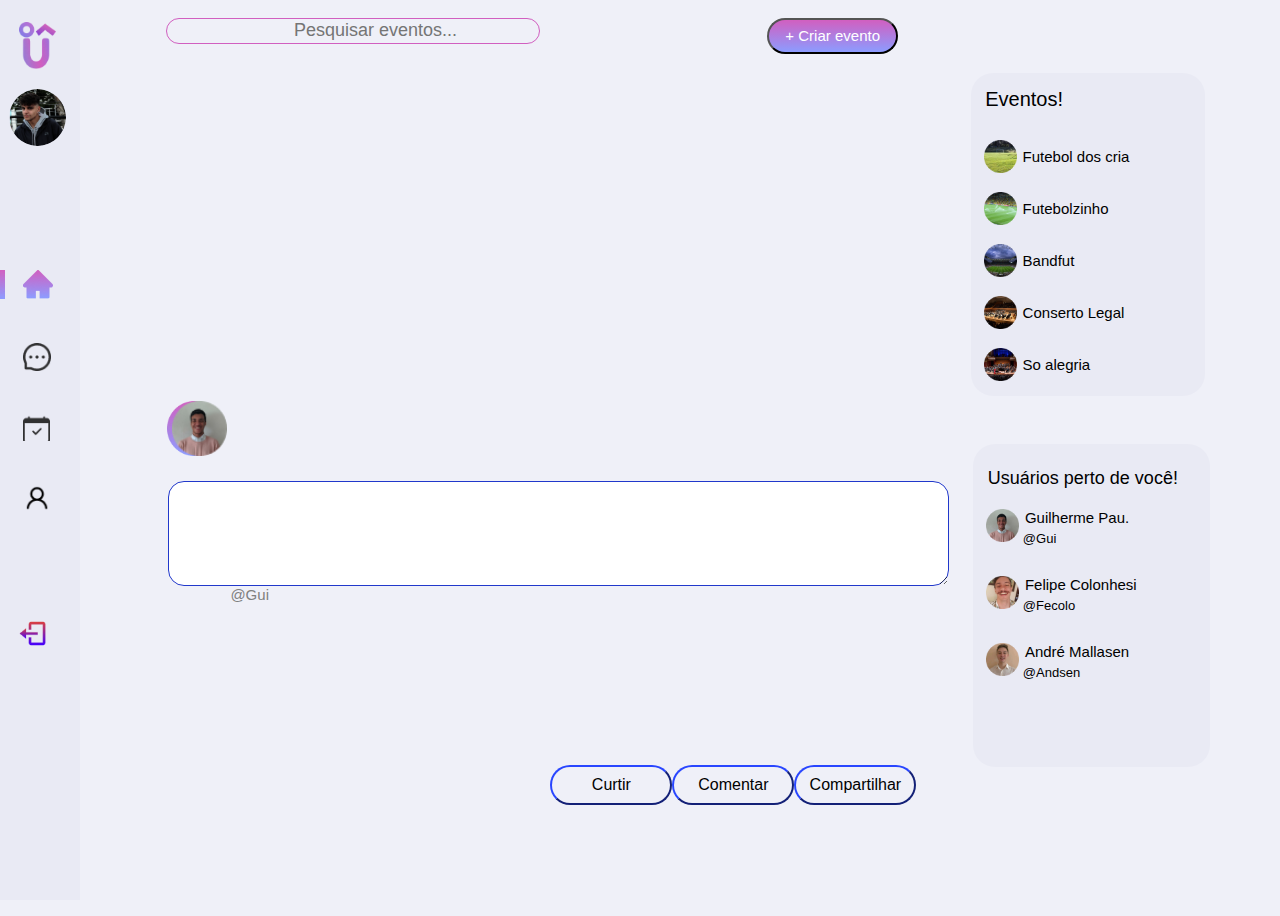
==== index.html @ 7e48934d "Update index" ====
<!DOCTYPE html>
<html lang="en">

<head>
  <meta charset="UTF-8">
  <meta http-equiv="X-UA-Compatible" content="IE=edge">
  <meta name="viewport" content="width=device-width, initial-scale=1.0">
  <link rel="stylesheet" href="https://www.w3schools.com/w3css/4/w3.css">
  <link rel="stylesheet" href="https://cdnjs.cloudflare.com/ajax/libs/font-awesome/4.7.0/css/font-awesome.min.css">
  <link rel="stylesheet" href="./css/style-do-evento.css">
  <link rel="stylesheet" href="./css/modal.css">
  <script src="https://cdn.jsdelivr.net/npm/axios/dist/axios.min.js"></script>

  <title>KnowU</title>
</head>

<body onload="buscarId()">
  <div class="desktop">
    <nav class="sidebar-navigation">

      <!-- Logo sorriso -->
      <img src="./images/criareventos/img/logosorriso.png" alt="" class="logo-sorriso">

      <!-- Foto do usuário -->
      <li class="circulo-imagem">
        <img src="./images/criareventos/img/Ellipse 29.png" class="foto-usuario"></i>
      </li>

      <div class="icones-abaixo">
        <!-- Home (Casinha) -->
        <div class="home-colorido">
          <img src="./images/criareventos/img/Rectangle 265.png" alt="" id="retangulo">
          <li><img src="./images/criareventos/img/home.png" alt="" id="home"></li>
        </div>

        <!-- Chat -->
        <div class="chat-colorido">
          <li><img src="./images/criareventos/img/chat.png" alt="" id="chat"></li>
        </div>

        <!-- Calendario -->
        <div class="calendario-colorido">
          <li><img src="./images/criareventos/img/calendar.png" alt="" id="calendario"><a
              href="./sistema-eventos.html"></a></li>
        </div>

        <!-- Usuario -->
        <div class="usuario-colorido">
          <li><img src="./images/criareventos/img/user.png" alt="" id="usuario"><a href="./index.html"></a></li>
          </li>
        </div>

        <!-- Logout -->
        <div class="logout-colorido">
          <li><img src="./images/criareventos/img/logout.png" alt="" id="logout"><a href="./index.html"></a></li>
          </li>
        </div>
      </div>
    </nav>
    <div class="container">
      <div class="header">
        <a href="#default" class="pesquisar-evento"><input id="input-evento" type="text"
            placeholder="Pesquisar eventos..."></a>
        <div class="header-right">
          <button id="myBtn">+ Criar evento</button>

        </div>
      </div>

      <div class="btn-mobile">+</div>

      <div id="mapa" onload="buscarEventosProximos()"></div>

      <div class="dialogbox">
        <div class="body">
          <div class="message">
            <img src="./images/criareventos/img/Ellipse 60.png" alt="" id="bolinha">
            <img src="./images/criareventos/img/usuario3.png" alt="" id="foto-comentarios">
          </div>
        </div>
      </div>
      <div class="meio">
        <h4 id="nome-user">Guilherme Paulino - <h4 id="nome-do-evento">Futebol dos cria</h4>
        </h4>
        <h4 id="nick-user">@Gui</h4>
        <div class="post">
          <textarea name="" id="" class="comentario" cols="30" rows="8"></textarea>
          <img src="./images/sistema/tres-pontinhos.png" alt="" class="ponto">
          <div class="buttons">
            <button class="button">Curtir</button>
            <button class="button">Comentar</button>
            <button class="button">Compartilhar</button>
          </div>
        </div>
      </div>



      <div class="column">
        <div class="card">
          <h3 id="eventos-letra">Eventos!</h3>
          <li><img src="./images/criareventos/img/fut1.png" alt="" id="fut-primeiro">
            <p>Futebol dos cria</p>
          </li>
          <li><img src="./images/criareventos/img/fut2.png" alt="" id="fut-primeiro">
            <p>Futebolzinho</p>
          </li>
          <li><img src="./images/criareventos/img/fut3.png" alt="" id="fut-primeiro">
            <p>Bandfut</p>
          </li>
          <li><img src="./images/criareventos/img/conserto.png" alt="" id="fut-primeiro">
            <p>Conserto Legal</p>
          </li>
          <li><img src="./images/criareventos/img/so-alegria.png" alt="" id="fut-primeiro">
            <p>So alegria</p>
          </li>
        </div>
      </div>

      <div class="column2">
        <div class="card">
          <h3 id="usuarios-letra">Usuários perto de você!</h3>
          <li><img src="./images/criareventos/img/usuario3.png" alt="" id="fut-primeiro">
            <p id="nickname">Guilherme Pau.</p>
          </li>
          <span>@Gui</span>
          <li><img src="./images/criareventos/img/usuario2.png" alt="" id="fut-primeiro">
            <p id="nickname">Felipe Colonhesi</p>
          </li>
          <span>@Fecolo</span>
          <li><img src="./images/criareventos/img/usuario1.png" alt="" id="fut-primeiro">
            <p id="nickname">André Mallasen</p>
          </li>
          <span>@Andsen</span>
        </div>
      </div>

    </div>

    <!-- The Modal -->
    <div id="myModal" class="modal">

      <div class="modal-content">
        <div class="modal-header">
          <span class="close">&times;</span>
          <h2 id="crie-evento">Criar um novo evento</h2>
          <img src="./images/criareventos/img/Rectangle 295.png" alt="" id="retangulo2">
          <img src="./images/criareventos/img/Ellipse 148.png" alt="" id="foto"><img
            src="./images/criareventos/img/Vector.png" alt="" id="foto2">
        </div>
        <div class="modal-body">
          <h2 id="desc-evento">Descrição do evento:</h2>
          <textarea id="w3review" name="w3review" rows="4" cols="50"></textarea>
        </div>

        <div class="scores">
          <h2 id="numero-pessoas">Número máximo de convidados?</h2>
          <label for="score_1" class="required1">
            <input type="radio" id="score_1" name="score" required="required" value="2">Sim</label>
          <label for="score_2" class="required2">
            <input type="radio" id="score_2" name="score" required="required" value="3">Não</label>
        </div>
        <div id="qtd-pessoas">
          <h2 id="numero-pessoas">Quantas pessoas participarão?</h2>
          <input type="text" name="" id="input-qtd">
        </div>

        <div id="link-convite">
          <h2 id="numero-pessoas">Link de convite:</h2>
          <img src="./images/criareventos/img/link.png/" alt="" id="imglink">
          <p id="link-texto">knowu.com.br/invite/abcd-1234</p><button id="copy">Copiar</button>
          <div class="modal-footer">

          </div>
        </div>
      </div>
    </div>
  </div>



  <div class="mobile">
    <div class="btn-adicionar-post-mobile">
      <button class="button-adicionar-post-mobile">+</button>
    </div>

    <div class="header-mobile">
      <div class="direita-header-mobile">
        <img src="img/logosorriso.png" alt="" class="logo-mobile">
      </div>
      <div class="esquerda-header-mobile">
        Menu
      </div>
    </div>

    <div class="content-mobile">
      <div class="pesquisa-mobile">
        <input type="text" class="input-mobile" placeholder="Pesquise eventos...">
      </div>

      <div class="eventos-carrosel">
        <h1>Eventos!</h1>
        <div class="descricao-evento-mobile">
          <img src="img/fut1.png" alt="" class="img-evento-mobile">
          <h2 class="titulo-evento-mobile">Futebol dos cria</h2>
        </div>
        <div class="descricao-evento-mobile">
          <img src="img/fut2.png" alt="" class="img-evento-mobile">
          <h2 class="titulo-evento-mobile">Futebolzinho</h2>
        </div>
      </div>

      <div class="posts-mobile">
        <div class="post-mobile">

          <div class="header-mobile-post">
            <div class="header-post-mobile">
              <img src="img/usuario3.png" alt="" class="img-usuario-mobile">
              <div class="descricao-header-mobile">
                <h1>
                  Guilherme Paulino
                </h1>
                <h2 class="usuario-header-descricao-mobile">
                  @GuiPau
                </h2>
              </div>
            </div>

            <h2 class="titulo-evento-mobile-post">Futebol dos cria</h2>



            <div class="mensagem">
              <h1 class="mensagem-post-moobile">Evento muito massa! dei uma caneta no Renatão, mó perna.<span
                  class="hashtag-mobile">#Ruimdemais</span></h1>

              <div class="btn-interacao-usuario-mobile">
                <button class="btn-interacao">Curtir</button>
                <button class="btn-interacao">Comentar</button>
                <button class="btn-interacao">Compartilhar</button>

              </div>
            </div>
            <br><br><br><br>
          </div>
        </div>



      </div>

    </div>



</body>

</html>

<script>

  var eventosProximos = []
  var locations = [];
  var idUsuario;


  function buscarId() {
    var params = new URLSearchParams(window.location.search)
    idUsuario = params.get('id')
  }

  function buscarEventosProximos() {

    let params = {
      latitute: -23.5791213,
      longitute: -46.6658027
    }
    axios.post("http://localhost:8080/evento/eventos-proximos", params).then(function (resultado) {
      console.log(resultado.data.length);
      for (let i = 0; i < resultado.data.length; i++) {
        locations[i] = new Array(resultado.data.length)
        for (let j = 0; j < locations.length; j++) {
          locations[i][0] = resultado.data[i][0]
          locations[i][1] = resultado.data[i][3]
          locations[i][2] = resultado.data[i][4]
          
        }
      }
      // eventosProximos = resultado.data[0]
    }).catch(e => {
      console.log(e);
    })

    return locations

  }


  function criarEvento() {
    var qntdParticipantes = 10;
    var nomeEvento = "um evento bacana";
    var dataInicio = '05/11/2021 17:00:00';
    var descricao = "vai ser um teste legal";
    var dataFim = '05/11/2021 18:00:00';
    var link = 'www.eventolegal.com'

    let params = {
      nome: nomeEvento,
      descricao: descricao,
      dataInicio: dataInicio,
      dataFim: dataFim,
      qntdParticipantes: qntdParticipantes,
      link: link,
      usuario: {
        idUsuario: idUsuario
      }
    }


    axios.post(`http://localhost:8080/evento/criar/${idUsuario}`, params).then(function (resultado) {
      alert("Evento criado com sucesso!!")
      // eventosProximos = resultado.data[0]
    }).catch(e => {
      console.log(e);
    })
  }



</script>

<script>
  // Get the modal
  var modal = document.getElementById("myModal");

  // Get the button that opens the modal
  var btn = document.getElementById("myBtn");

  // Get the <span> element that closes the modal
  var span = document.getElementsByClassName("close")[0];

  // When the user clicks on the button, open the modal
  btn.onclick = function () {
    modal.style.display = "block";
  }

  // When the user clicks on <span> (x), close the modal
  span.onclick = function () {
    modal.style.display = "none";
  }

  // When the user clicks anywhere outside of the modal, close it
  window.onclick = function (event) {
    if (event.target == modal) {
      modal.style.display = "none";
    }
  }
</script>

<script type="text/javascript">
  var coordenadas = { lat: -23.5791213, lng: -46.6658027 };
  var zoomLevel = 12;
  function initialize() {
    var mapOptions = {
      center: coordenadas,
      zoom: 15
    };
    var map = new google.maps.Map(document.getElementById("mapa"), mapOptions);
    locations = buscarEventosProximos()

    setTimeout(() => {
      for (i = 0; i < locations.length; i++) {
      marker = new google.maps.Marker({
        position: new google.maps.LatLng(locations[i][1], locations[i][2]),
        title: locations[i][0],
        map: map
      });
    }
    }, 1000);
  
  }

  google.maps.event.addDomListener(window, 'load', initialize);

</script>

<script async defer
  src="https://maps.googleapis.com/maps/api/js?key=AIzaSyBvroKF-1rTRd9K-L9P3ILzSCjcFLU1LkQ&callback=initialize">
  </script>






<!-- <script>

  function inicializar() {
    var coordenadas = { lat: -22.912869, lng: -43.228963 };

    var mapa = new google.maps.Map(document.getElementById('mapa'), {
      zoom: 15,
      center: coordenadas
    });

    var marker = new google.maps.Marker({
      position: coordenadas,
      map: mapa,
      title: 'Meu marcador'
    });
  }
</script>

<script async defer src="https://maps.googleapis.com/maps/api/js?key=AIzaSyBvroKF-1rTRd9K-L9P3ILzSCjcFLU1LkQ&callback=inicializar">
</script> -->
---- css/style-do-evento.css ----
* {
  margin: 0;
  padding: 0;
  list-style: none;
  font-family: "Lato", sans-serif;
  line-height: 1;
}

body {
  background-color: #eff0f8;
  overflow: hidden;
}

p {
  line-height: 19px;
  font-style: normal;
  position: relative;
  top: 11px;
  margin-left: 22%;
}

.sidebar-navigation {
  display: inline-block;
  min-height: 100vh;
  width: 80px;
  background-color: #e9eaf4;
  float: left;
  position: fixed;
}

.icones-abaixo {
  margin-top: 155%;
  margin-left: 29%;
}

#retangulo {
  width: 5px;
  position: absolute;
  left: 0px;
  top: 270px;
}

#home {
  font-size: 188%;
  cursor: pointer;
}

#chat {
  margin-top: 76%;
  width: 28px;
  cursor: pointer;
}

#calendario {
  margin-top: 76%;
  width: 27px;
  cursor: pointer;
}

#usuario {
  margin-top: 76%;
  width: 28px;
  cursor: pointer;
}

#logout {
  margin-top: 186%;
  width: 31px;
  margin-left: -11%;
  cursor: pointer;
}

#eventos-letra {
  font-size: 20px;
  font-style: normal;
  font-weight: normal;
  margin-top: initial;
  position: relative;
  top: 5%;
  margin-left: 14px;
}

.meio {
  width: 1117px;
}

.post {
  display: flex;
  flex-direction: column;
}

.comentario {
  width: 70%;
  height: 105px;
  margin-left: 15%;
  border-radius: 16px;
  padding: 1%;
}

.tres-pontos {
  position: absolute;
}

.ponto {
  width: 2%;
  left: 66%;
  margin-top: 10px;
  position: absolute;
  cursor: pointer;
}

.button {
  border-radius: 50px;
  width: 122px;
  height: 40px;
  background-color: #eff0f8;
  border-color: #2138cb;
  cursor: pointer;
  font-size: 16px;
}

.button:hover {
  background-color: #2138cb;
  color: #eff0f8;
}

.buttons {
  position: absolute;
  display: flex;
  flex-direction: row;
  left: 43%;
  top: 85%;
}

.button {
  left: 202%;
}

#usuarios-letra {
  margin-left: 15px;
  size: 8px;
  font-size: 18px;
  font-style: normal;
  font-weight: normal;
  margin-top: initial;
  position: relative;
  top: 8%;
}

#nickname {
  position: relative;
  top: 3px;
}

span {
  position: relative;
  right: -19%;
  left: 50px;
  top: 6px;
  font-size: 87%;
}

#fut-primeiro {
  margin-left: 13px;
  top: 2px;
  width: 33px;
  position: relative;
  top: 37px;
}

.foto-usuario {
  display: inline-block;
  border-radius: 50%;
  width: 72%;
  margin-left: 11%;
  margin-top: 14%;
}

.logo-sorriso {
  width: 46%;
  margin-left: 24%;
  margin-top: 28%;
}

.sidebar-navigation ul li .tooltip {
  display: inline-block;
  position: absolute;
  background-color: #313443;
  padding: 8px 15px;
  border-radius: 3px;
  margin-top: -26px;
  left: 90px;
  opacity: 0;
  visibility: hidden;
  font-size: 13px;
  letter-spacing: 0.5px;
}

/* Style the header with a grey background and some padding */
.header {
  overflow: hidden;
  padding: 18px 127px;
}

/* Style the header links */
.header a {
  float: left;
  color: black;
  text-align: center;
  padding: 0px;
  text-decoration: none;
  font-size: 18px;
  line-height: 25px;
  border-radius: 4px;
}

/* Style the logo link (notice that we set the same value of line-height and font-size to prevent the header to increase when the font gets bigger */
.header a .pesquisar-evento {
  font-size: 25px;
  font-weight: bold;
}

#input-evento {
  margin-left: 14%;
  border-radius: 17px;
  width: 134%;
  line-height: 199%;
  background: url(img/bx_bx-search.png) no-repeat scroll 0px 0px;
  padding-left: 45px;
  background-size: 6%;
  background-position-x: 5%;
  background-position: 19px;
  border-color: #d15fc0;
}
.tip {
  width: 0px;
  height: 0px;
  position: absolute;
  background: transparent;
  border: 10px solid #ccc;
}

.tip-up {
  top: -25px; /* Same as body margin top + border */
  left: 10px;
  border-right-color: transparent;
  border-left-color: transparent;
  border-top-color: transparent;
}

.tip-down {
  bottom: -25px;
  left: 10px;
  border-right-color: transparent;
  border-left-color: transparent;
  border-bottom-color: transparent;
}

.tip-left {
  top: 10px;
  left: -25px;
  border-top-color: transparent;
  border-left-color: transparent;
  border-bottom-color: transparent;
}

.tip-right {
  top: 10px;
  right: -25px;
  border-top-color: transparent;
  border-right-color: transparent;
  border-bottom-color: transparent;
}

.dialogbox .body {
  position: relative;
  max-width: 300px;
  height: auto;
  margin: 20px 172px;
  padding: 5px;
  border-radius: 3px;
}

#foto-comentarios {
  width: 55px;
  position: relative;
  right: 5px;
  bottom: 7px;
  float: left;
}

#bolinha {
  width: 55px;
  position: relative;
  right: 65px;
  bottom: 7px;
  float: unset;
}

#nome-user {
  margin-right: -1px;
  position: absolute;
  left: 18%;
  bottom: 35%;
}

#nick-user {
  margin-right: -1px;
  position: absolute;
  left: 18%;
  bottom: 32%;
  font-size: 15px;
  color: gray;
}

#nome-do-evento {
  margin-right: -1px;
  position: absolute;
  left: 32%;
  bottom: 35%;
}

#nome-usuario {
  position: relative;
  bottom: 0;
  right: 13%;
  top: -77%;
}

::placeholder {
  text-align: center;
}

/* Style the active/current link*/
.header a.active {
  background: linear-gradient(180deg, #d15fc0 0%, #8c9cff 100%);
  color: white;
  width: 133%;
  line-height: 210%;
  border-radius: 50px;
}

#myBtn {
  background: linear-gradient(180deg, #d15fc0 0%, #8c9cff 100%);
  color: white;
  width: 133%;
  line-height: 210%;
  border-radius: 50px;
}

/* Float the link section to the right */
.header-right {
  float: right;
  margin-right: 28%;
}

* {
  box-sizing: border-box;
}

body {
  font-family: Poppins;
}

/* Float four columns side by side */
.column {
  float: right;
  width: 22%;
  padding: 0 24px;
  margin-top: -520px;
  margin-right: 4%;
}

.column2 {
  width: 237px;
  position: relative;
  top: -149px;
  left: 76%;
  float: left;
}

.btn-mobile {
  color: transparent;
}

/* Remove extra left and right margins, due to padding */

/* Clear floats after the columns */
.row:after {
  content: "";
  display: table;
  clear: both;
}

/* Style the counter cards */
.card {
  background-color: #e9eaf4;
  height: 271px;
  height: 323px;
  border-radius: 22px;
}

#mapa {
  margin-left: 13%;
  margin-top: 2px;
  width: 58%;
  height: -moz-available;
  line-height: -19%;
  height: 294px;
  border-radius: 21px;
}

/* Responsive columns */
@media screen and (max-width: 600px) {
  .column {
    width: 100%;
    display: block;
    margin-bottom: 20px;
  }
}

@media (min-width: 1000px) {
  .mobile {
    display: none;
  }
}

/* Add media queries for responsiveness - when the screen is 500px wide or less, stack the links on top of each other */
@media screen and (max-width: 1001px) {
  .desktop {
    display: none;
  }
  .container {
    width: 100%;
  }

  .sidebar-navigation {
    display: none;
  }

  #myBtn {
    display: none;
  }

  .btn-mobile {
    background: linear-gradient(180deg, #d15fc0 0%, #8c9cff 100%);
    color: #eff0f8;
    font-size: 44px;
    width: 50px;
    height: 50px;
    border-radius: 50%;
    text-align: center;
    display: flex;
    justify-content: center;
    align-items: center;
    position: fixed;
    margin-top: 110%;
    margin-left: 80%;
    z-index: 1;
    cursor: pointer;
  }

  .header {
    display: flex;
    justify-content: center;
    align-items: center;
    text-align: center;
    width: 100%;
    margin: 0;
  }

  #input-evento {
    width: 200%;
    height: 30%;
    margin-left: -40%;
  }

  .column {
    width: 80%;
    margin-top: 1px;
  }
  .column2 {
    display: none;
  }

  #mapa {
    display: none;
  }
}

/* Mobile */

.header-mobile {
  display: flex;
  justify-content: space-between;
  padding: 50px;
}

.logo-mobile {
  width: 85%;
}

.content-mobile {
  display: flex;
  justify-content: center;
  align-items: center;
  flex-direction: column;
}

.input-mobile {
  border-radius: 50px;
  width: 395px;
  height: 80px;
  font-size: 22px;
  color: #303031;
  border-color: #d15fc0;
  background-color: transparent;
  padding-left: 20px;
}

.eventos-carrosel {
  width: 90%;
  height: auto;
  background-color: #e9eaf4;
  padding: 18px;
  font-family: "Exo", sans-serif;
  font-weight: 700;
  border-radius: 16px;
  margin-top: 50px;
}

.eventos-carrosel h1 {
  font-size: 50px;
}

.descricao-evento-mobile {
  display: flex;
  text-align: center;
  align-items: center;
  padding-top: 30px;
  padding-bottom: 10px;
}

.img-evento-mobile {
  width: 14%;
}

.titulo-evento-mobile {
  padding-left: 15px;
  font-size: 40px;
}

.posts-mobile {
  margin-top: 100px;
}

.post-mobile {
  align-items: center;
}

.header-post-mobile {
  display: flex;
  padding-left: 35px;
}

.img-usuario-mobile {
  width: 13%;
  height: 13%;
}

.descricao-header-mobile {
  padding-left: 20px;
}

.usuario-header-descricao-mobile {
  font-size: 23px;
  color: #837979;
}

.titulo-evento-mobile-post {
  margin-left: 65%;
  font-size: 25px;
}

.mensagem {
  width: 95%;
  margin-left: 10px;
  border-radius: 16px;
  border: 1px solid #2138cb;
  padding: 30px;
}

.mensagem-post-moobile {
  font-size: 25px;
}

.hashtag-mobile {
  color: #2138cb;
}

.btn-interacao-usuario-mobile {
  display: flex;
  position: absolute;
  margin-top: 3%;
  align-items: center;
  text-align: center;
}

.btn-interacao {
  width: 130px;
  height: 37px;
  margin-left: 30px;
  background: #eff0f8;
  border-radius: 50px;
  border-color: #2138cb;
  font-size: 20px;
  cursor: pointer;
}

.btn-interacao:hover{
  background-color: #2138cb;
  color: #fff;
}

.btn-adicionar-post-mobile{
  position: absolute;
  left:85%;
  top: 90%;
}

.button-adicionar-post-mobile{
  position: fixed;
  width: 70px;
  height: 70px;
  border-radius: 50px;
  font-size: 30px;
  color: #fff;
  background: linear-gradient(180deg, #D15FC0 0%, #8C9CFF 100%);
  cursor: pointer;
  z-index: 1;
}
---- css/modal.css ----
h2{
  font-size: 18px;
}
 /* The Modal (background) */
 .modal {
    display: none; /* Hidden by default */
    position: fixed; /* Stay in place */
    z-index: 1; /* Sit on top */
    left: 0;
    top: 0;
    width: 100%; /* Full width */
    height: 100%; /* Full height */
    overflow: auto; /* Enable scroll if needed */
    background-color: rgb(0,0,0); /* Fallback color */
    background-color: rgba(0,0,0,0.4); /* Black w/ opacity */
  }
  
  /* Modal Content/Box */
  .modal-content {
    background-color: #fefefe;
    margin: 15% auto; /* 15% from the top and centered */
    padding: 20px;
    border: 1px solid #888;
    width: 80%; /* Could be more or less, depending on screen size */
  }
  
  /* The Close Button */
  .close {
    color: #aaa;
    float: right;
    font-size: 28px;
    font-weight: bold;
    left: 1%;
  }
  
  .close:hover,
  .close:focus {
    color: black;
    text-decoration: none;
    cursor: pointer;
  } 

   /* Modal Header */
.modal-header {
    padding: 2px 16px;
    background-color: #E9EAF4;
    color: white;
    font-family: Poppins;
  }

  #crie-evento{
  text-align: center;
  font-size: 165%;
  font-weight: bold;
  color: black;
  margin-left: 1%;
  }

  #text {
    float: right;
    margin-right: 39%;
    margin-top: 2px;
}

  #numero-pessoas {
    position: relative;
    left: 7%;
}

textarea {
  width: 502px;
  position: relative;
  bottom: 7px;
  border-radius: 10px;
  border-color: #2138CB;
  line-height: 157%;
  height: 95px;
}
.required1 {
  position: relative;
  left: 41px;
  font-size: 17px;
  top: -11px;
}

.required2 {
  position: relative;
  left: 89px;
  font-size: 17px;
  top: -11px;
}

  #retangulo2{
    width: 279px;
    left: 24%;
    bottom: 73%;
    margin-left: 24%;
    float: inline-start;
    margin-top: -2%;
  }

  #foto{
    border-radius: 50%;
    width: 22%;
    margin-top: 8px;
    margin-left: 38%;
  }

  #foto2{
    border-radius: 50%;
    width: 9%;
    position: relative;
    right: 87px;
  }

  #desc-evento{
    position: relative;
    left: 2px;
  }

  #imglink {
    width: 5%;
    margin-left: 6%;
    margin-bottom: 5%;
    margin-top: -6px;
}

#link-texto {
  margin-top: 0px;
  position: relative;
  font-size: 17px;
  float: inline-end;
  right: 43%;
  top: 0%;
}

#copy{
  float: inline-end;
  position: relative;
  left: 45%;
  background: linear-gradient(180deg, #D15FC0 0%, #8C9CFF 100%);
  color: white;
  border-radius: 50px;
  width: 19%;
  line-height: 192%;
  margin-top: -9px;
  font-size: 108%;
  cursor: pointer;

}

  #input-qtd{
    position: relative;
    left: 7%;
    border-radius: 50px;
    width: 83%;
    height: 32px;
    bottom: 4px;
    border-color: #2138CB;
  }
  
  /* Modal Body */
  .modal-body {padding: 2px 16px;
    margin-top: 2%;
    margin-left: 24px;}
  
  /* Modal Footer */
  .modal-footer {
    padding: 2px 16px;
    background-color: #E9EAF4;
    color: white;
  }
  
  /* Modal Content */
  .modal-content {
    position: relative;
    background-color: #E9EAF4;
    margin: auto;
    padding: 0;
    border: 1px solid #888;
    width: 47%;
    box-shadow: 0 4px 8px 0 rgba(0,0,0,0.2),0 6px 20px 0 rgba(0,0,0,0.19);
    animation-name: animatetop;
    animation-duration: 0.4s
  }

  /* Input */
  input {
    height:26px;
    border: none;
    border:#83bbd9 1px solid;
    } 
  
  /* Add Animation */
  @keyframes animatetop {
    from {top: -300px; opacity: 0}
    to {top: 0; opacity: 1}
  }
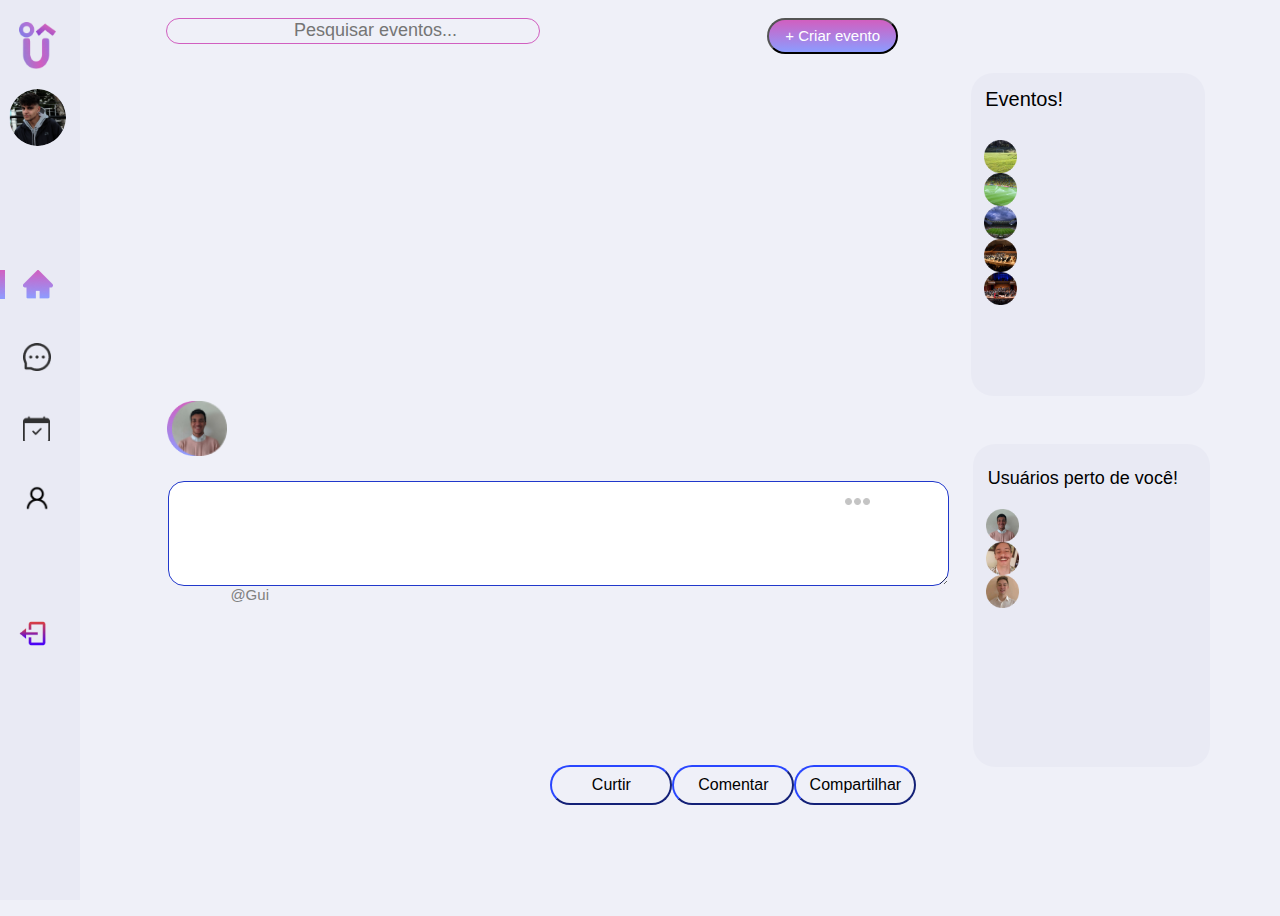
==== commit 34da4f30: "update" ====
--- a/index.html
+++ b/index.html
@@ -14,45 +14,45 @@
   <title>KnowU</title>
 </head>
 
-<body onload="buscarId()">
+<body onload="buscarId(), buscarUsuariosProximos()">
   <div class="desktop">
     <nav class="sidebar-navigation">
 
       <!-- Logo sorriso -->
-      <img src="./images/criareventos/img/logosorriso.png" alt="" class="logo-sorriso">
+      <img src="../images/criareventos/img/logosorriso.png" alt="" class="logo-sorriso">
 
       <!-- Foto do usuário -->
       <li class="circulo-imagem">
-        <img src="./images/criareventos/img/Ellipse 29.png" class="foto-usuario"></i>
+        <img src="../images/criareventos/img/Ellipse 29.png" class="foto-usuario"></i>
       </li>
 
       <div class="icones-abaixo">
         <!-- Home (Casinha) -->
         <div class="home-colorido">
-          <img src="./images/criareventos/img/Rectangle 265.png" alt="" id="retangulo">
-          <li><img src="./images/criareventos/img/home.png" alt="" id="home"></li>
+          <img src="../images/criareventos/img/Rectangle 265.png" alt="" id="retangulo">
+          <li><img src="../images/criareventos/img/home.png" alt="" id="home"></li>
         </div>
 
         <!-- Chat -->
         <div class="chat-colorido">
-          <li><img src="./images/criareventos/img/chat.png" alt="" id="chat"></li>
+          <li><img src="../images/criareventos/img/chat.png" alt="" id="chat"></li>
         </div>
 
         <!-- Calendario -->
         <div class="calendario-colorido">
-          <li><img src="./images/criareventos/img/calendar.png" alt="" id="calendario"><a
-              href="./sistema-eventos.html"></a></li>
+          <li><img src="../images/criareventos/img/calendar.png" alt="" id="calendario"><a
+              href="../sistema-eventos.html"></a></li>
         </div>
 
         <!-- Usuario -->
         <div class="usuario-colorido">
-          <li><img src="./images/criareventos/img/user.png" alt="" id="usuario"><a href="./index.html"></a></li>
+          <li><img src="../images/criareventos/img/user.png" alt="" id="usuario"><a href="./index.html"></a></li>
           </li>
         </div>
 
         <!-- Logout -->
         <div class="logout-colorido">
-          <li><img src="./images/criareventos/img/logout.png" alt="" id="logout"><a href="./index.html"></a></li>
+          <li><img src="../images/criareventos/img/logout.png" alt="" id="logout"><a href="./index.html"></a></li>
           </li>
         </div>
       </div>
@@ -67,15 +67,15 @@
         </div>
       </div>
 
-      <div class="btn-mobile">+</div>
+      <div class="btn-mobile" id="myBtn-mobile">+</div>
 
       <div id="mapa" onload="buscarEventosProximos()"></div>
 
       <div class="dialogbox">
         <div class="body">
           <div class="message">
-            <img src="./images/criareventos/img/Ellipse 60.png" alt="" id="bolinha">
-            <img src="./images/criareventos/img/usuario3.png" alt="" id="foto-comentarios">
+            <img src="../images/criareventos/img/Ellipse 60.png" alt="" id="bolinha">
+            <img src="../images/criareventos/img/usuario3.png" alt="" id="foto-comentarios">
           </div>
         </div>
       </div>
@@ -85,7 +85,7 @@
         <h4 id="nick-user">@Gui</h4>
         <div class="post">
           <textarea name="" id="" class="comentario" cols="30" rows="8"></textarea>
-          <img src="./images/sistema/tres-pontinhos.png" alt="" class="ponto">
+          <img src="../images/sistema/tres-pontinhos.png" alt="" class="ponto">
           <div class="buttons">
             <button class="button">Curtir</button>
             <button class="button">Comentar</button>
@@ -99,20 +99,20 @@
       <div class="column">
         <div class="card">
           <h3 id="eventos-letra">Eventos!</h3>
-          <li><img src="./images/criareventos/img/fut1.png" alt="" id="fut-primeiro">
-            <p>Futebol dos cria</p>
-          </li>
-          <li><img src="./images/criareventos/img/fut2.png" alt="" id="fut-primeiro">
-            <p>Futebolzinho</p>
-          </li>
-          <li><img src="./images/criareventos/img/fut3.png" alt="" id="fut-primeiro">
-            <p>Bandfut</p>
-          </li>
-          <li><img src="./images/criareventos/img/conserto.png" alt="" id="fut-primeiro">
-            <p>Conserto Legal</p>
-          </li>
-          <li><img src="./images/criareventos/img/so-alegria.png" alt="" id="fut-primeiro">
-            <p>So alegria</p>
+          <li><img src="../images/criareventos/img/fut1.png" alt="" id="fut-primeiro">
+            <p id="evento1"></p>
+          </li>
+          <li><img src="../images/criareventos/img/fut2.png" alt="" id="fut-primeiro">
+            <p id="evento2"></p>
+          </li>
+          <li><img src="../images/criareventos/img/fut3.png" alt="" id="fut-primeiro">
+            <p id="evento3"></p>
+          </li>
+          <li><img src="../images/criareventos/img/conserto.png" alt="" id="fut-primeiro">
+            <p id="evento4"></p>
+          </li>
+          <li><img src="../images/criareventos/img/so-alegria.png" alt="" id="fut-primeiro">
+            <p id="evento5"></p>
           </li>
         </div>
       </div>
@@ -120,18 +120,18 @@
       <div class="column2">
         <div class="card">
           <h3 id="usuarios-letra">Usuários perto de você!</h3>
-          <li><img src="./images/criareventos/img/usuario3.png" alt="" id="fut-primeiro">
-            <p id="nickname">Guilherme Pau.</p>
-          </li>
-          <span>@Gui</span>
-          <li><img src="./images/criareventos/img/usuario2.png" alt="" id="fut-primeiro">
-            <p id="nickname">Felipe Colonhesi</p>
-          </li>
-          <span>@Fecolo</span>
-          <li><img src="./images/criareventos/img/usuario1.png" alt="" id="fut-primeiro">
-            <p id="nickname">André Mallasen</p>
-          </li>
-          <span>@Andsen</span>
+          <li><img src="../images/criareventos/img/usuario3.png" alt="" id="fut-primeiro">
+            <p id="nickname1"></p>
+          </li>
+          <span id="usuario1"></span>
+          <li><img src="../images/criareventos/img/usuario2.png" alt="" id="fut-primeiro">
+            <p id="nickname2"></p>
+          </li>
+          <span id="usuario2"></span>
+          <li><img src="../images/criareventos/img/usuario1.png" alt="" id="fut-primeiro">
+            <p id="nickname3"></p>
+          </li>
+          <span id="usuario3"></span>
         </div>
       </div>
 
@@ -141,116 +141,50 @@
     <div id="myModal" class="modal">
 
       <div class="modal-content">
+        <span class="close">&times;</span>
         <div class="modal-header">
-          <span class="close">&times;</span>
           <h2 id="crie-evento">Criar um novo evento</h2>
-          <img src="./images/criareventos/img/Rectangle 295.png" alt="" id="retangulo2">
-          <img src="./images/criareventos/img/Ellipse 148.png" alt="" id="foto"><img
-            src="./images/criareventos/img/Vector.png" alt="" id="foto2">
-        </div>
-        <div class="modal-body">
-          <h2 id="desc-evento">Descrição do evento:</h2>
-          <textarea id="w3review" name="w3review" rows="4" cols="50"></textarea>
-        </div>
-
-        <div class="scores">
-          <h2 id="numero-pessoas">Número máximo de convidados?</h2>
-          <label for="score_1" class="required1">
-            <input type="radio" id="score_1" name="score" required="required" value="2">Sim</label>
-          <label for="score_2" class="required2">
-            <input type="radio" id="score_2" name="score" required="required" value="3">Não</label>
-        </div>
-        <div id="qtd-pessoas">
-          <h2 id="numero-pessoas">Quantas pessoas participarão?</h2>
-          <input type="text" name="" id="input-qtd">
-        </div>
-
-        <div id="link-convite">
-          <h2 id="numero-pessoas">Link de convite:</h2>
-          <img src="./images/criareventos/img/link.png/" alt="" id="imglink">
-          <p id="link-texto">knowu.com.br/invite/abcd-1234</p><button id="copy">Copiar</button>
-          <div class="modal-footer">
-
-          </div>
-        </div>
+          <img src="../images/criareventos/img/Rectangle 295.png" alt="" id="retangulo2">
+          <div class="image-evento-modal">
+            <img src="../images/criareventos/img/Ellipse 148.png" alt="" id="foto">
+            <img src="../images/criareventos/img/Vector.png" alt="" id="foto2">
+          </div>
+        </div>
+          <div class="modal-body">
+            <h2>Nome do evento:</h2>
+            <input type="text" class="input-nome-evento-modal" id="nomeEvento">
+            <h2 id="desc-evento">Descrição do evento:</h2>
+            <textarea id="w3review" name="w3review" rows="4" cols="50" class="descricao-evento-modal"></textarea>
+          </div>
+
+          <div class="scores">
+            <h2 id="numero-pessoas">Número máximo de convidados?</h2>
+            <div class="inputs-sim-nao">
+              <label for="score_1" class="required1">
+                <input type="radio" id="score_1" name="score" required="required" value="2">Sim</label>
+              <label for="score_2" class="required2">
+                <input type="radio" id="score_2" name="score" required="required" value="3">Não</label>
+            </div>
+          </div>
+          <div id="qtd-pessoas">
+            <h2 id="numero-pessoas">Quantas pessoas participarão?</h2>
+            <input type="text" name="" id="input-qtd" class="input-nome-evento-modal">
+          </div>
+
+          <div id="link-convite">
+            <h2 id="numero-pessoas">Link de convite:</h2>
+            <img src="../images/criareventos/img/link.png/" alt="" id="imglink">
+            <div class="link-modal">
+              <p id="link-texto">knowu.com.br/invite/abcd-1234</p>
+              <button id="copy">Copiar</button>
+            </div>
+            <div class="modal-footer">
+              <button class="criar-evento-modal" onclick="criarEvento()">Criar evento</button>
+            </div>
+          </div>
       </div>
     </div>
   </div>
-
-
-
-  <div class="mobile">
-    <div class="btn-adicionar-post-mobile">
-      <button class="button-adicionar-post-mobile">+</button>
-    </div>
-
-    <div class="header-mobile">
-      <div class="direita-header-mobile">
-        <img src="img/logosorriso.png" alt="" class="logo-mobile">
-      </div>
-      <div class="esquerda-header-mobile">
-        Menu
-      </div>
-    </div>
-
-    <div class="content-mobile">
-      <div class="pesquisa-mobile">
-        <input type="text" class="input-mobile" placeholder="Pesquise eventos...">
-      </div>
-
-      <div class="eventos-carrosel">
-        <h1>Eventos!</h1>
-        <div class="descricao-evento-mobile">
-          <img src="img/fut1.png" alt="" class="img-evento-mobile">
-          <h2 class="titulo-evento-mobile">Futebol dos cria</h2>
-        </div>
-        <div class="descricao-evento-mobile">
-          <img src="img/fut2.png" alt="" class="img-evento-mobile">
-          <h2 class="titulo-evento-mobile">Futebolzinho</h2>
-        </div>
-      </div>
-
-      <div class="posts-mobile">
-        <div class="post-mobile">
-
-          <div class="header-mobile-post">
-            <div class="header-post-mobile">
-              <img src="img/usuario3.png" alt="" class="img-usuario-mobile">
-              <div class="descricao-header-mobile">
-                <h1>
-                  Guilherme Paulino
-                </h1>
-                <h2 class="usuario-header-descricao-mobile">
-                  @GuiPau
-                </h2>
-              </div>
-            </div>
-
-            <h2 class="titulo-evento-mobile-post">Futebol dos cria</h2>
-
-
-
-            <div class="mensagem">
-              <h1 class="mensagem-post-moobile">Evento muito massa! dei uma caneta no Renatão, mó perna.<span
-                  class="hashtag-mobile">#Ruimdemais</span></h1>
-
-              <div class="btn-interacao-usuario-mobile">
-                <button class="btn-interacao">Curtir</button>
-                <button class="btn-interacao">Comentar</button>
-                <button class="btn-interacao">Compartilhar</button>
-
-              </div>
-            </div>
-            <br><br><br><br>
-          </div>
-        </div>
-
-
-
-      </div>
-
-    </div>
-
 
 
 </body>
@@ -283,7 +217,8 @@
           locations[i][0] = resultado.data[i][0]
           locations[i][1] = resultado.data[i][3]
           locations[i][2] = resultado.data[i][4]
-          
+          document.getElementById(`evento${i + 1}`).innerHTML = resultado.data[i][0];
+
         }
       }
       // eventosProximos = resultado.data[0]
@@ -295,14 +230,38 @@
 
   }
 
+  function buscarUsuariosProximos() {
+
+    let params = {
+      latitute: -23.5791213,
+      longitute: -46.6658027
+    }
+    axios.post("http://localhost:8080/usuarios/usuarios-proximos", params).then(function (resultadoUsuario) {
+      console.log(resultadoUsuario.data[4][0]);
+      for (let i = 1; i < 4; i++) {
+        // alert(resultadoUsuario.data);
+        document.getElementById(`nickname${i}`).innerHTML = resultadoUsuario.data[i][0];
+        document.getElementById(`usuario${i}`).innerHTML = resultadoUsuario.data[i][1];
+      }
+      // eventosProximos = resultado.data[0]
+    }).catch(e => {
+      console.log(e);
+    })
+
+    return locations
+
+  }
+
 
   function criarEvento() {
     var qntdParticipantes = 10;
-    var nomeEvento = "um evento bacana";
+    var nomeEvento = document.getElementById("nomeEvento").value;
+    alert(nomeEvento)
     var dataInicio = '05/11/2021 17:00:00';
-    var descricao = "vai ser um teste legal";
+    var descricao = document.getElementById("w3review").value;
     var dataFim = '05/11/2021 18:00:00';
-    var link = 'www.eventolegal.com'
+    var qntdParticipantes = document.getElementById("input-qtd").value
+    var link = document.getElementById("link-texto").value
 
     let params = {
       nome: nomeEvento,
@@ -317,7 +276,7 @@
     }
 
 
-    axios.post(`http://localhost:8080/evento/criar/${idUsuario}`, params).then(function (resultado) {
+    axios.post("http://localhost:8080/evento/criar/" + idUsuario, params).then(function (resultado) {
       alert("Evento criado com sucesso!!")
       // eventosProximos = resultado.data[0]
     }).catch(e => {
@@ -334,12 +293,16 @@
   var modal = document.getElementById("myModal");
 
   // Get the button that opens the modal
+  var btnMobile = document.getElementById("myBtn-mobile")
   var btn = document.getElementById("myBtn");
 
   // Get the <span> element that closes the modal
   var span = document.getElementsByClassName("close")[0];
 
   // When the user clicks on the button, open the modal
+  btnMobile.onclick = function () {
+    modal.style.display = "block"
+  }
   btn.onclick = function () {
     modal.style.display = "block";
   }
@@ -370,14 +333,14 @@
 
     setTimeout(() => {
       for (i = 0; i < locations.length; i++) {
-      marker = new google.maps.Marker({
-        position: new google.maps.LatLng(locations[i][1], locations[i][2]),
-        title: locations[i][0],
-        map: map
-      });
-    }
+        marker = new google.maps.Marker({
+          position: new google.maps.LatLng(locations[i][1], locations[i][2]),
+          title: locations[i][0],
+          map: map
+        });
+      }
     }, 1000);
-  
+
   }
 
   google.maps.event.addDomListener(window, 'load', initialize);
@@ -412,4 +375,4 @@
 </script>
 
 <script async defer src="https://maps.googleapis.com/maps/api/js?key=AIzaSyBvroKF-1rTRd9K-L9P3ILzSCjcFLU1LkQ&callback=inicializar">
-</script> -->
+</script> -->--- a/css/style-do-evento.css
+++ b/css/style-do-evento.css
@@ -383,6 +383,8 @@
   color: transparent;
 }
 
+
+
 /* Remove extra left and right margins, due to padding */
 
 /* Clear floats after the columns */
@@ -427,9 +429,7 @@
 
 /* Add media queries for responsiveness - when the screen is 500px wide or less, stack the links on top of each other */
 @media screen and (max-width: 1001px) {
-  .desktop {
-    display: none;
-  }
+  
   .container {
     width: 100%;
   }
--- a/css/modal.css
+++ b/css/modal.css
@@ -1,70 +1,76 @@
-h2{
+h2 {
   font-size: 18px;
 }
- /* The Modal (background) */
- .modal {
-    display: none; /* Hidden by default */
-    position: fixed; /* Stay in place */
-    z-index: 1; /* Sit on top */
-    left: 0;
-    top: 0;
-    width: 100%; /* Full width */
-    height: 100%; /* Full height */
-    overflow: auto; /* Enable scroll if needed */
-    background-color: rgb(0,0,0); /* Fallback color */
-    background-color: rgba(0,0,0,0.4); /* Black w/ opacity */
-  }
-  
-  /* Modal Content/Box */
-  .modal-content {
-    background-color: #fefefe;
-    margin: 15% auto; /* 15% from the top and centered */
-    padding: 20px;
-    border: 1px solid #888;
-    width: 80%; /* Could be more or less, depending on screen size */
-  }
-  
-  /* The Close Button */
-  .close {
-    color: #aaa;
-    float: right;
-    font-size: 28px;
-    font-weight: bold;
-    left: 1%;
-  }
-  
-  .close:hover,
-  .close:focus {
-    color: black;
-    text-decoration: none;
-    cursor: pointer;
-  } 
-
-   /* Modal Header */
+/* The Modal (background) */
+.modal {
+  display: none; /* Hidden by default */
+  position: fixed; /* Stay in place */
+  z-index: 1; /* Sit on top */
+  left: 0;
+  top: 0;
+  width: 100%; /* Full width */
+  height: 100%; /* Full height */
+  overflow: auto; /* Enable scroll if needed */
+  background-color: rgb(0, 0, 0); /* Fallback color */
+  background-color: rgba(0, 0, 0, 0.4); /* Black w/ opacity */
+}
+
+/* Modal Content/Box */
+.modal-content {
+  background-color: #fefefe;
+  margin: 15% auto; /* 15% from the top and centered */
+  padding: 20px;
+  border: 1px solid #888;
+  width: 90%; /* Could be more or less, depending on screen size */
+  height: 100%;
+}
+
+/* The Close Button */
+.close {
+  color: #aaa;
+  float: right;
+  font-size: 28px;
+  font-weight: bold;
+  left: -5%;
+}
+
+.close:hover,
+.close:focus {
+  color: black;
+  text-decoration: none;
+  cursor: pointer;
+}
+
+/* Modal Header */
 .modal-header {
-    padding: 2px 16px;
-    background-color: #E9EAF4;
-    color: white;
-    font-family: Poppins;
-  }
-
-  #crie-evento{
+  padding: 2px 16px;
+  background-color: #e9eaf4;
+  color: white;
+  font-family: Poppins;
+  display: flex;
+  flex-direction: column;
+  align-items: center;
+}
+
+#crie-evento {
   text-align: center;
   font-size: 165%;
   font-weight: bold;
   color: black;
   margin-left: 1%;
-  }
-
-  #text {
-    float: right;
-    margin-right: 39%;
-    margin-top: 2px;
-}
-
-  #numero-pessoas {
-    position: relative;
-    left: 7%;
+}
+
+#text {
+  float: right;
+  margin-right: 39%;
+  margin-top: 2px;
+}
+
+#numero-pessoas {
+  position: relative;
+  width: 90%;
+  left: 7%;
+  background-color: transparent;
 }
 
 textarea {
@@ -72,73 +78,74 @@
   position: relative;
   bottom: 7px;
   border-radius: 10px;
-  border-color: #2138CB;
+  border-color: #2138cb;
   line-height: 157%;
   height: 95px;
 }
+
+.scores{
+  margin-bottom: 20px;
+}
+
+.inputs-sim-nao{
+  display: flex;
+  margin-left: 10%;
+
+}
+
 .required1 {
-  position: relative;
-  left: 41px;
   font-size: 17px;
-  top: -11px;
 }
 
 .required2 {
-  position: relative;
-  left: 89px;
   font-size: 17px;
-  top: -11px;
-}
-
-  #retangulo2{
-    width: 279px;
-    left: 24%;
-    bottom: 73%;
-    margin-left: 24%;
-    float: inline-start;
-    margin-top: -2%;
-  }
-
-  #foto{
-    border-radius: 50%;
-    width: 22%;
-    margin-top: 8px;
-    margin-left: 38%;
-  }
-
-  #foto2{
-    border-radius: 50%;
-    width: 9%;
-    position: relative;
-    right: 87px;
-  }
-
-  #desc-evento{
-    position: relative;
-    left: 2px;
-  }
-
-  #imglink {
-    width: 5%;
-    margin-left: 6%;
-    margin-bottom: 5%;
-    margin-top: -6px;
+  margin-left: 20px;
+}
+
+#retangulo2 {
+  width: 279px;
+}
+
+#foto {
+  border-radius: 50%;
+  width: 50%;
+  margin-top: 8px;
+}
+
+.image-evento-modal {
+  display: flex;
+  align-items: center;
+  justify-content: center;
+}
+
+#foto2 {
+  border-radius: 50%;
+  width: 9%;
+  position: absolute;
+  margin: 0 auto;
+}
+
+#desc-evento {
+  position: relative;
+  left: 2px;
 }
 
 #link-texto {
   margin-top: 0px;
   position: relative;
   font-size: 17px;
+  top: 0%;
+  margin-left: 0;
+}
+
+#link-convite{
+
+}
+
+#copy {
   float: inline-end;
-  right: 43%;
-  top: 0%;
-}
-
-#copy{
-  float: inline-end;
-  position: relative;
-  left: 45%;
-  background: linear-gradient(180deg, #D15FC0 0%, #8C9CFF 100%);
+  position: relative;
+  background: linear-gradient(180deg, #d15fc0 0%, #8c9cff 100%);
   color: white;
   border-radius: 50px;
   width: 19%;
@@ -146,53 +153,164 @@
   margin-top: -9px;
   font-size: 108%;
   cursor: pointer;
-
-}
-
-  #input-qtd{
-    position: relative;
-    left: 7%;
-    border-radius: 50px;
-    width: 83%;
-    height: 32px;
-    bottom: 4px;
-    border-color: #2138CB;
-  }
-  
-  /* Modal Body */
-  .modal-body {padding: 2px 16px;
-    margin-top: 2%;
-    margin-left: 24px;}
-  
-  /* Modal Footer */
-  .modal-footer {
-    padding: 2px 16px;
-    background-color: #E9EAF4;
-    color: white;
-  }
-  
-  /* Modal Content */
-  .modal-content {
-    position: relative;
-    background-color: #E9EAF4;
-    margin: auto;
-    padding: 0;
-    border: 1px solid #888;
-    width: 47%;
-    box-shadow: 0 4px 8px 0 rgba(0,0,0,0.2),0 6px 20px 0 rgba(0,0,0,0.19);
-    animation-name: animatetop;
-    animation-duration: 0.4s
-  }
-
-  /* Input */
-  input {
-    height:26px;
-    border: none;
-    border:#83bbd9 1px solid;
-    } 
-  
-  /* Add Animation */
-  @keyframes animatetop {
-    from {top: -300px; opacity: 0}
-    to {top: 0; opacity: 1}
-  } +}
+
+.link-modal{
+ display: flex;
+margin-bottom: 20px;
+justify-content: space-evenly;
+}
+
+
+#input-qtd {
+  position: relative;
+  border-color: #2138cb;
+  width: 80%;
+  margin-left: 30px;
+  padding-left: 20px;
+}
+
+/* Modal Body */
+.modal-body {
+  padding: 2px 16px;
+  margin-left: 24px;
+}
+
+/* Modal Footer */
+.modal-footer {
+  padding: 2px 16px;
+  background-color: #e9eaf4;
+  color: white;
+}
+
+/* Modal Content */
+.modal-content {
+  position: relative;
+  background-color: #e9eaf4;
+  margin: auto;
+  padding: 0;
+  border: 1px solid #888;
+  width: 47%;
+  box-shadow: 0 4px 8px 0 rgba(0, 0, 0, 0.2), 0 6px 20px 0 rgba(0, 0, 0, 0.19);
+  animation-name: animatetop;
+  animation-duration: 0.4s;
+}
+
+/* Input */
+input {
+  height: 26px;
+  border: none;
+  border: #83bbd9 1px solid;
+}
+
+.input-nome-evento-modal {
+  width: 90%;
+  border-radius: 50px;
+  background-color: transparent;
+  border-color: blue;
+  margin-bottom: 20px;
+  padding-left: 20px;
+}
+
+.descricao-evento-modal {
+  width: 90%;
+  background-color: transparent;
+  margin-bottom: 20px;
+  padding-left: 10px;
+}
+
+/* Add Animation */
+@keyframes animatetop {
+  from {
+    top: -300px;
+    opacity: 0;
+  }
+  to {
+    top: 0;
+    opacity: 1;
+  }
+}
+
+
+.criar-evento-modal{
+  width: 50%;
+  height: 40px;
+  margin: 0 auto;
+  display: flex;
+  justify-content: center;
+  align-items: center;
+  text-align: center;
+  margin-bottom: 20px;
+  border-radius: 50px;
+  background: linear-gradient(180deg, #d15fc0 0%, #8c9cff 100%);
+  border: none;
+  cursor: pointer;
+  color: #fff;
+  font-size: 20px;
+}
+
+#imglink{
+  display: none;
+}
+
+
+@media (max-width: 900px){
+.modal-header, .modal-body, .scores, .modal-footer, .qtd-pessoas{
+  display: flex;
+  flex-direction: column;
+  justify-content: center;
+}
+
+.modal-body{
+  margin-left: 0;
+}
+
+  #crie-evento{
+    font-size: 100%;
+  }
+
+  #retangulo2{
+    width: 100%;
+  }
+
+  #foto2{
+    width: 20%;
+  }
+
+.input-nome-evento-modal, .descricao-evento-modal{
+  width: 100%;
+}
+
+#numero-pessoas{
+  font-size: 15px;
+}
+
+#input-qtd{
+  width: 85%;
+  margin-left: 15px;
+}
+
+#link-texto{
+  font-size: 13px;
+}
+
+#copy{
+  display: none;
+}
+
+.criar-evento-modal{
+  width: 90%;
+}
+
+#imglink{
+  display: block;
+  width: 15%;
+  cursor: pointer;
+}
+
+.link-modal{
+  display: flex;
+  align-items: center;
+}
+
+}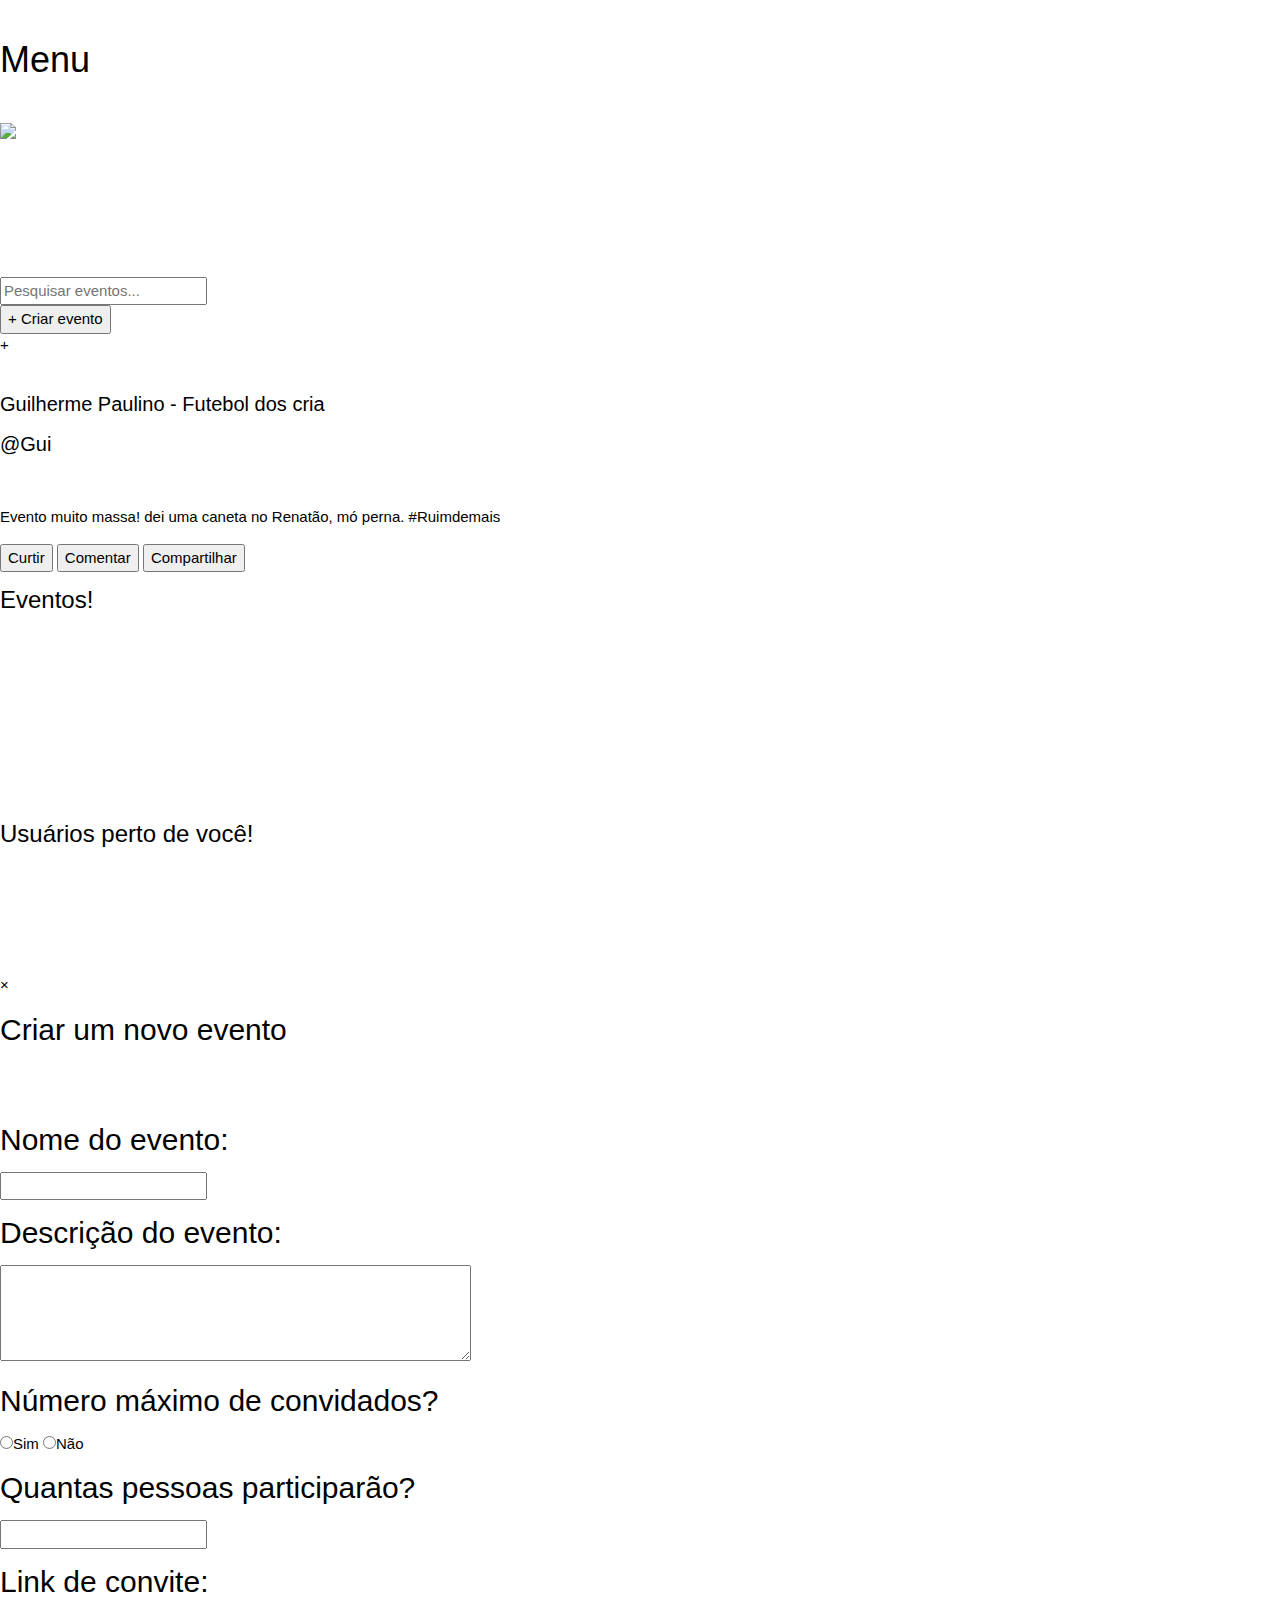
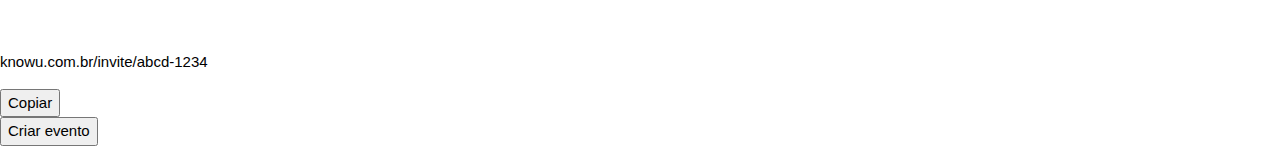
==== commit 7c9a33e0: "update" ====
--- a/index.html
+++ b/index.html
@@ -7,8 +7,8 @@
   <meta name="viewport" content="width=device-width, initial-scale=1.0">
   <link rel="stylesheet" href="https://www.w3schools.com/w3css/4/w3.css">
   <link rel="stylesheet" href="https://cdnjs.cloudflare.com/ajax/libs/font-awesome/4.7.0/css/font-awesome.min.css">
-  <link rel="stylesheet" href="./css/style-do-evento.css">
-  <link rel="stylesheet" href="./css/modal.css">
+  <link rel="stylesheet" href="../css/style-do-evento.css">
+  <link rel="stylesheet" href="../css/modal.css">
   <script src="https://cdn.jsdelivr.net/npm/axios/dist/axios.min.js"></script>
 
   <title>KnowU</title>
@@ -16,6 +16,11 @@
 
 <body onload="buscarId(), buscarUsuariosProximos()">
   <div class="desktop">
+
+    <div class="header-mobile">
+      <img src="../images/criareventos/img/logosorriso.png" alt="" class="logo-sorriso">
+      <h1>Menu</h1>
+    </div>
     <nav class="sidebar-navigation">
 
       <!-- Logo sorriso -->
@@ -34,24 +39,24 @@
         </div>
 
         <!-- Chat -->
-        <div class="chat-colorido">
+        <div class="chat-colorido" onclick="chat()">
           <li><img src="../images/criareventos/img/chat.png" alt="" id="chat"></li>
         </div>
 
         <!-- Calendario -->
-        <div class="calendario-colorido">
+        <div class="calendario-colorido" onclick="chat()">
           <li><img src="../images/criareventos/img/calendar.png" alt="" id="calendario"><a
               href="../sistema-eventos.html"></a></li>
         </div>
 
         <!-- Usuario -->
-        <div class="usuario-colorido">
+        <div class="usuario-colorido" onclick="perfil()">
           <li><img src="../images/criareventos/img/user.png" alt="" id="usuario"><a href="./index.html"></a></li>
           </li>
         </div>
 
         <!-- Logout -->
-        <div class="logout-colorido">
+        <div class="logout-colorido" onclick="sair()">
           <li><img src="../images/criareventos/img/logout.png" alt="" id="logout"><a href="./index.html"></a></li>
           </li>
         </div>
@@ -71,25 +76,37 @@
 
       <div id="mapa" onload="buscarEventosProximos()"></div>
 
-      <div class="dialogbox">
-        <div class="body">
-          <div class="message">
-            <img src="../images/criareventos/img/Ellipse 60.png" alt="" id="bolinha">
-            <img src="../images/criareventos/img/usuario3.png" alt="" id="foto-comentarios">
-          </div>
-        </div>
-      </div>
-      <div class="meio">
-        <h4 id="nome-user">Guilherme Paulino - <h4 id="nome-do-evento">Futebol dos cria</h4>
-        </h4>
-        <h4 id="nick-user">@Gui</h4>
-        <div class="post">
-          <textarea name="" id="" class="comentario" cols="30" rows="8"></textarea>
-          <img src="../images/sistema/tres-pontinhos.png" alt="" class="ponto">
-          <div class="buttons">
-            <button class="button">Curtir</button>
-            <button class="button">Comentar</button>
-            <button class="button">Compartilhar</button>
+      <div class="post-home">
+        <div class="dialogbox">
+          <div class="body">
+            <div class="message">
+              <img src="../images/criareventos/img/Ellipse 60.png" alt="" id="bolinha">
+              <img src="../images/criareventos/img/usuario3.png" alt="" id="foto-comentarios">
+
+            </div>
+            <div class="info-usuario">
+              <h4 id="nome-user">Guilherme Paulino
+                <span id="nome-do-evento"> - Futebol dos cria</span>
+              </h4>
+              <h4 id="nick-user">@Gui</h4>
+            </div>
+
+
+          </div>
+        </div>
+        <div class="meio">
+
+          <div class="post">
+            <div id="" class="comentario">
+              <img src="../images/sistema/tres-pontinhos.png" alt="" class="ponto">
+              <p> Evento muito massa! dei uma caneta no Renatão, mó perna.
+                #Ruimdemais</p>
+            </div>
+            <div class="buttons">
+              <button class="button">Curtir</button>
+              <button class="button">Comentar</button>
+              <button class="button">Compartilhar</button>
+            </div>
           </div>
         </div>
       </div>
@@ -150,38 +167,38 @@
             <img src="../images/criareventos/img/Vector.png" alt="" id="foto2">
           </div>
         </div>
-          <div class="modal-body">
-            <h2>Nome do evento:</h2>
-            <input type="text" class="input-nome-evento-modal" id="nomeEvento">
-            <h2 id="desc-evento">Descrição do evento:</h2>
-            <textarea id="w3review" name="w3review" rows="4" cols="50" class="descricao-evento-modal"></textarea>
-          </div>
-
-          <div class="scores">
-            <h2 id="numero-pessoas">Número máximo de convidados?</h2>
-            <div class="inputs-sim-nao">
-              <label for="score_1" class="required1">
-                <input type="radio" id="score_1" name="score" required="required" value="2">Sim</label>
-              <label for="score_2" class="required2">
-                <input type="radio" id="score_2" name="score" required="required" value="3">Não</label>
-            </div>
-          </div>
-          <div id="qtd-pessoas">
-            <h2 id="numero-pessoas">Quantas pessoas participarão?</h2>
-            <input type="text" name="" id="input-qtd" class="input-nome-evento-modal">
-          </div>
-
-          <div id="link-convite">
-            <h2 id="numero-pessoas">Link de convite:</h2>
-            <img src="../images/criareventos/img/link.png/" alt="" id="imglink">
-            <div class="link-modal">
-              <p id="link-texto">knowu.com.br/invite/abcd-1234</p>
-              <button id="copy">Copiar</button>
-            </div>
-            <div class="modal-footer">
-              <button class="criar-evento-modal" onclick="criarEvento()">Criar evento</button>
-            </div>
-          </div>
+        <div class="modal-body">
+          <h2>Nome do evento:</h2>
+          <input type="text" class="input-nome-evento-modal" id="nomeEvento">
+          <h2 id="desc-evento">Descrição do evento:</h2>
+          <textarea id="w3review" name="w3review" rows="4" cols="50" class="descricao-evento-modal"></textarea>
+        </div>
+
+        <div class="scores">
+          <h2 id="numero-pessoas">Número máximo de convidados?</h2>
+          <div class="inputs-sim-nao">
+            <label for="score_1" class="required1">
+              <input type="radio" id="score_1" name="score" required="required" value="2">Sim</label>
+            <label for="score_2" class="required2">
+              <input type="radio" id="score_2" name="score" required="required" value="3">Não</label>
+          </div>
+        </div>
+        <div id="qtd-pessoas">
+          <h2 id="numero-pessoas">Quantas pessoas participarão?</h2>
+          <input type="text" name="" id="input-qtd" class="input-nome-evento-modal">
+        </div>
+
+        <div id="link-convite">
+          <h2 id="numero-pessoas">Link de convite:</h2>
+          <img src="../images/criareventos/img/link.png/" alt="" id="imglink">
+          <div class="link-modal">
+            <p id="link-texto">knowu.com.br/invite/abcd-1234</p>
+            <button id="copy">Copiar</button>
+          </div>
+          <div class="modal-footer">
+            <button class="criar-evento-modal" onclick="criarEvento()">Criar evento</button>
+          </div>
+        </div>
       </div>
     </div>
   </div>
@@ -192,6 +209,19 @@
 </html>
 
 <script>
+
+
+function chat() {
+  window.location.href = "chat.html"
+}
+
+function sair() {
+  window.location.href = "http://localhost:3000/login"
+}
+
+function perfil() {
+  window.location.href = "http://localhost:3000/perfil-web"
+}
 
   var eventosProximos = []
   var locations = [];
@@ -217,7 +247,10 @@
           locations[i][0] = resultado.data[i][0]
           locations[i][1] = resultado.data[i][3]
           locations[i][2] = resultado.data[i][4]
-          document.getElementById(`evento${i + 1}`).innerHTML = resultado.data[i][0];
+          if (i <= 4) {
+            document.getElementById(`evento${i + 1}`).innerHTML = resultado.data[i][0];
+          }
+          
 
         }
       }
@@ -236,14 +269,66 @@
       latitute: -23.5791213,
       longitute: -46.6658027
     }
-    axios.post("http://localhost:8080/usuarios/usuarios-proximos", params).then(function (resultadoUsuario) {
-      console.log(resultadoUsuario.data[4][0]);
+    axios.post("http://localhost:8080/usuarios/atualizarusuarios-proximos", params).then(function (resultadoUsuario) {
+      for (let i = 1; i < 4; i++) {
+        console.log(resultadoUsuario)
+        document.getElementById(`nickname${i}`).innerHTML = resultadoUsuario.data[i][0];
+        document.getElementById(`usuario${i}`).innerHTML =  "@" + resultadoUsuario.data[i][1];
+      }
+      // eventosProximos = resultado.data[0]
+    }).catch(e => {
+      console.log(e);
+    })
+
+    return locations
+
+  }
+
+  setInterval(() => {
+    atualizarUsuariosProximos();
+    atualizarEventosProximos();
+  }, 5000);
+
+  function atualizarUsuariosProximos() {
+
+    let params = {
+      latitute: -23.5791213,
+      longitute: -46.6658027
+    }
+    axios.post("http://localhost:8080/usuarios/atualizarusuarios-proximos", params).then(function (resultadoAtualizacaoUsuario) {
       for (let i = 1; i < 4; i++) {
         // alert(resultadoUsuario.data);
-        document.getElementById(`nickname${i}`).innerHTML = resultadoUsuario.data[i][0];
-        document.getElementById(`usuario${i}`).innerHTML = resultadoUsuario.data[i][1];
-      }
-      // eventosProximos = resultado.data[0]
+        document.getElementById(`nickname${i}`).innerHTML = resultadoAtualizacaoUsuario.data[i][0];
+        document.getElementById(`usuario${i}`).innerHTML =  "@" + resultadoAtualizacaoUsuario.data[i][1];
+      }
+      console.log("Está funcionando a atualização de usuários")
+    }).catch(e => {
+      console.log(e);
+    })
+
+    return locations
+
+  }
+
+  function atualizarEventosProximos() {
+
+    let params = {
+      latitute: -23.5791213,
+      longitute: -46.6658027
+    }
+    axios.post("http://localhost:8080/evento/atualizareventos-proximos", params).then(function (resultadoAtualizacaoEvento) {
+      console.log(resultadoAtualizacaoEvento.data.length);
+      for (let i = 0; i < resultadoAtualizacaoEvento.data.length; i++) {
+        locations[i] = new Array(resultadoAtualizacaoEvento.data.length)
+        for (let j = 0; j < locations.length; j++) {
+          locations[i][0] = resultadoAtualizacaoEvento.data[i][0]
+          locations[i][1] = resultadoAtualizacaoEvento.data[i][3]
+          locations[i][2] = resultadoAtualizacaoEvento.data[i][4]
+          document.getElementById(`evento${i + 1}`).innerHTML = resultadoAtualizacaoEvento.data[i][0];
+
+        }
+      }
+      console.log("Está funcionando a atualização de eventos")
     }).catch(e => {
       console.log(e);
     })
@@ -280,7 +365,7 @@
       alert("Evento criado com sucesso!!")
       // eventosProximos = resultado.data[0]
     }).catch(e => {
-      console.log(e);
+      alert("Erro ao criar evento")
     })
   }
 
